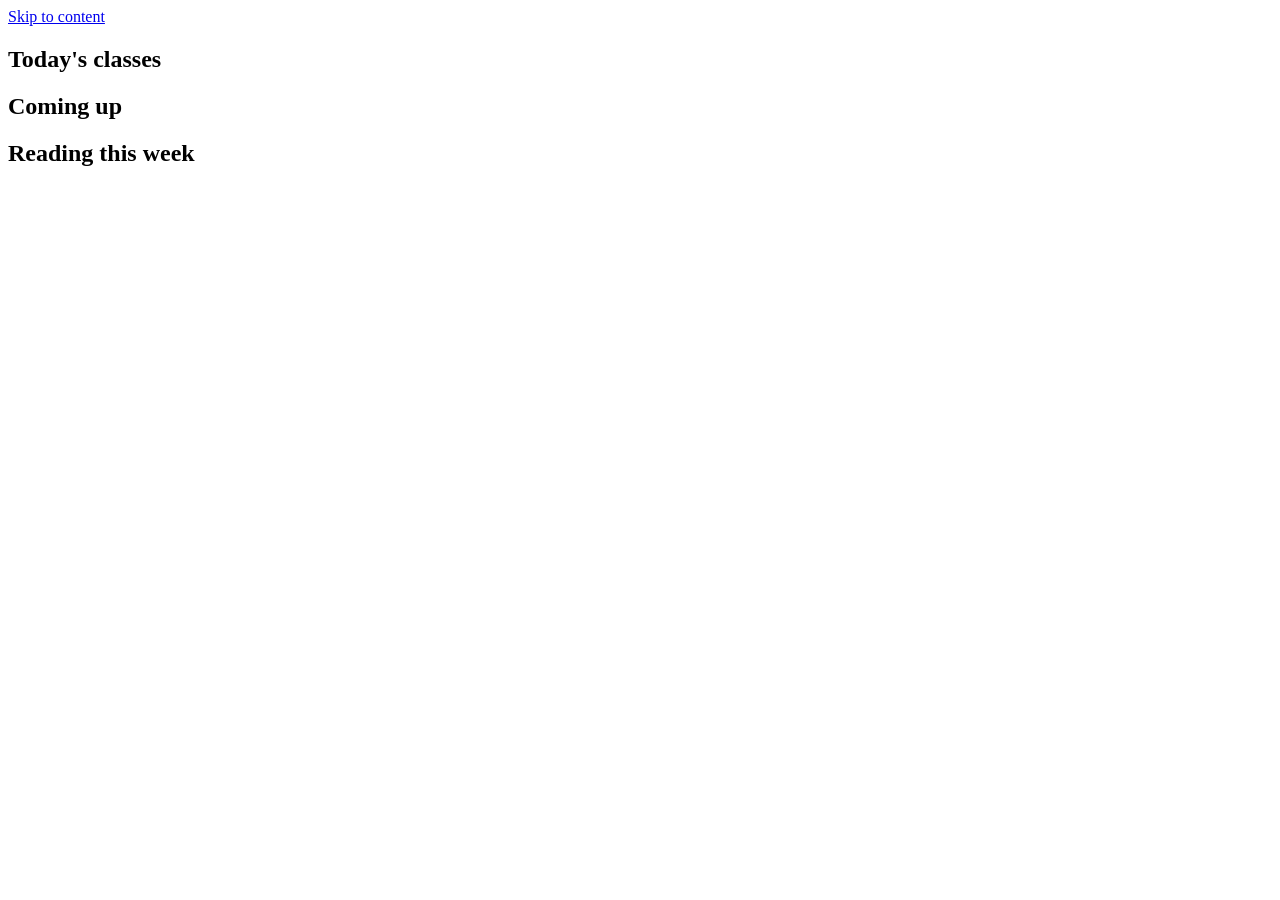
==== dashboard.html @ ee19ecdb "Add files via upload" ====
<!DOCTYPE html>
<html lang="en">
<head>
  <meta charset="utf-8">
  <meta name="viewport" content="width=device-width, initial-scale=1, viewport-fit=cover">
  <title>Home · Nudge</title>
  <meta name="theme-color" content="#1E1B4B">
  <link rel="preconnect" href="https://fonts.googleapis.com">
  <link rel="preconnect" href="https://fonts.gstatic.com" crossorigin>
  <link href="https://fonts.googleapis.com/css2?family=Bricolage+Grotesque:wght@600;700;800&family=Figtree:wght@400;600;700&display=swap" rel="stylesheet">
  <link rel="stylesheet" href="css/base.css">
  <link rel="stylesheet" href="css/components.css">
  <link rel="stylesheet" href="css/app.css">
  <link rel="manifest" href="manifest.json">
  <link rel="icon" href="assets/icons/icon.svg" type="image/svg+xml">
  <link rel="apple-touch-icon" href="assets/icons/apple-touch-icon.png">
  <meta name="mobile-web-app-capable" content="yes">
  <meta name="apple-mobile-web-app-capable" content="yes">
  <meta name="apple-mobile-web-app-title" content="Nudge">
</head>
<body>
  <a class="skip-link" href="#main">Skip to content</a>
  <header id="app-header"></header>

  <main class="app-main container" id="main">
    <div id="install-slot"></div>
    <section class="dash-hero">
      <h1 id="dash-greeting"></h1>
      <p class="lead" id="dash-summary"></p>
      <ul class="chips" id="dash-courses" aria-label="Your courses"></ul>
    </section>

    <div class="dash-grid">
      <section aria-labelledby="today-h">
        <h2 id="today-h">Today's classes</h2>
        <div id="today-list"></div>
      </section>

      <div class="side">
        <p class="streak-strip" id="streak-text"></p>
        <section aria-labelledby="soon-h">
          <h2 id="soon-h">Coming up</h2>
          <div id="deadline-list"></div>
        </section>
        <section aria-labelledby="read-h">
          <h2 id="read-h">Reading this week</h2>
          <div id="reading-list"></div>
        </section>
      </div>
    </div>

    <p class="tip" id="dash-tip"></p>
  </main>

  <script src="js/storage.js"></script>
  <script src="js/copy.js"></script>
  <script src="js/ui.js"></script>
  <script src="js/auth.js"></script>
  <script src="js/planner.js"></script>
  <script src="js/alerts.js"></script>
  <script src="js/app.js"></script>
  <script src="js/dashboard.js"></script>
  <script src="js/pwa.js"></script>
</body>
</html>
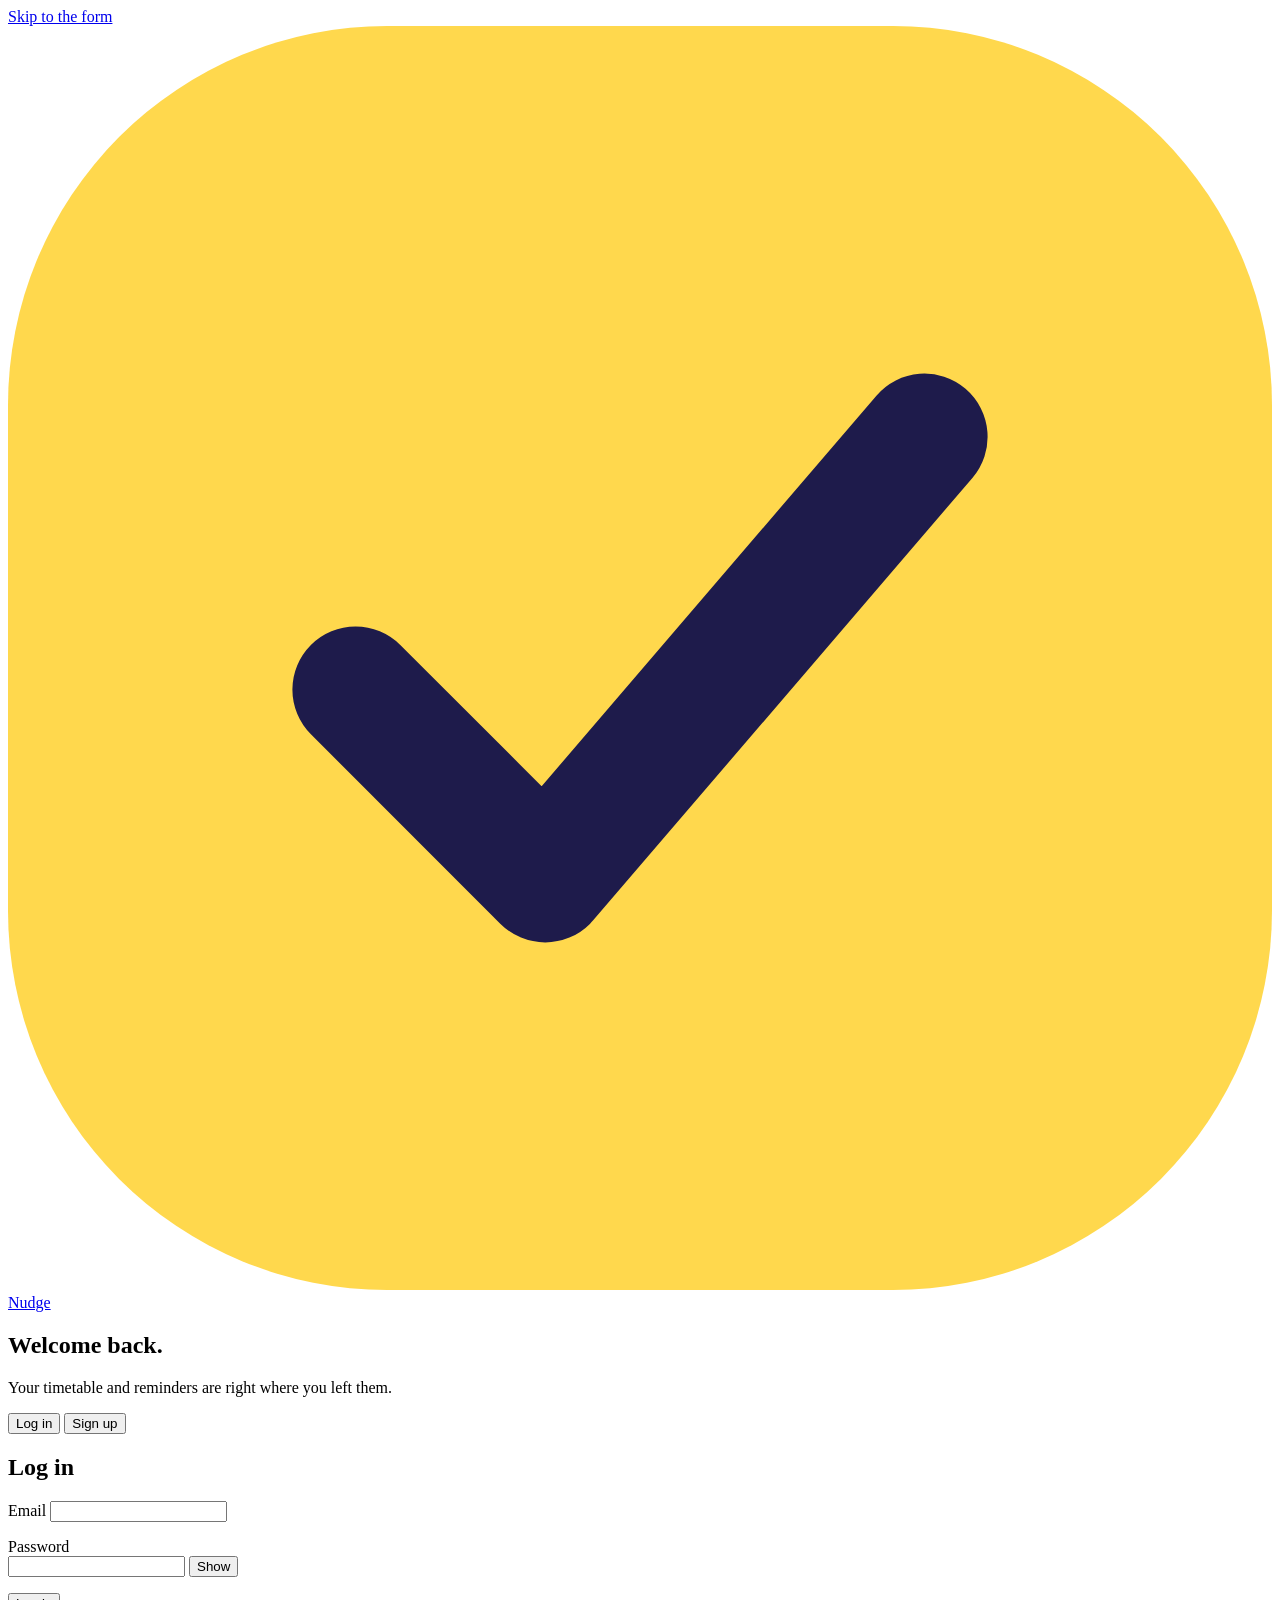
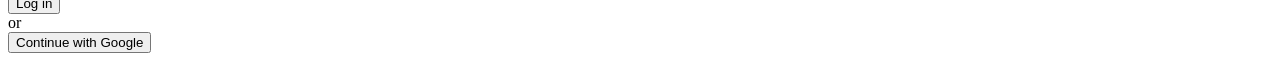
==== commit e3b21533: "Simplify stylesheet and script links in dashboard.html" ====
--- a/dashboard.html
+++ b/dashboard.html
@@ -8,11 +8,11 @@
   <link rel="preconnect" href="https://fonts.googleapis.com">
   <link rel="preconnect" href="https://fonts.gstatic.com" crossorigin>
   <link href="https://fonts.googleapis.com/css2?family=Bricolage+Grotesque:wght@600;700;800&family=Figtree:wght@400;600;700&display=swap" rel="stylesheet">
-  <link rel="stylesheet" href="css/base.css">
-  <link rel="stylesheet" href="css/components.css">
-  <link rel="stylesheet" href="css/app.css">
+  <link rel="stylesheet" href="base.css">
+  <link rel="stylesheet" href="components.css">
+  <link rel="stylesheet" href="app.css">
   <link rel="manifest" href="manifest.json">
-  <link rel="icon" href="assets/icons/icon.svg" type="image/svg+xml">
+  <link rel="icon" href="icon.svg" type="image/svg+xml">
   <link rel="apple-touch-icon" href="assets/icons/apple-touch-icon.png">
   <meta name="mobile-web-app-capable" content="yes">
   <meta name="apple-mobile-web-app-capable" content="yes">
@@ -52,14 +52,14 @@
     <p class="tip" id="dash-tip"></p>
   </main>
 
-  <script src="js/storage.js"></script>
-  <script src="js/copy.js"></script>
-  <script src="js/ui.js"></script>
-  <script src="js/auth.js"></script>
-  <script src="js/planner.js"></script>
-  <script src="js/alerts.js"></script>
-  <script src="js/app.js"></script>
-  <script src="js/dashboard.js"></script>
-  <script src="js/pwa.js"></script>
+  <script src="storage.js"></script>
+  <script src="copy.js"></script>
+  <script src="ui.js"></script>
+  <script src="auth.js"></script>
+  <script src="planner.js"></script>
+  <script src="alerts.js"></script>
+  <script src="app.js"></script>
+  <script src="dashboard.js"></script>
+  <script src="pwa.js"></script>
 </body>
 </html>
--- a/base.css
+++ b/base.css
@@ -0,0 +1,100 @@
+/* ===== Nudge · base: tokens, reset, type, layout ===== */
+:root {
+  /* Colour */
+  --ink: #1E1B4B;
+  --paper: #F5F6FA;
+  --surface: #FFFFFF;
+  --line: #DEE0EC;
+  --text: #1E1B4B;
+  --muted: #5B5985;
+  --marker: #FFD84D;      /* highlighter yellow: the signature colour */
+  --teal: #12806F;        /* done / success */
+  --rose: #C93B63;        /* urgent / error */
+  --btn-bg: #1E1B4B;
+  --btn-fg: #FFFFFF;
+
+  /* Type */
+  --font-head: "Bricolage Grotesque", "Trebuchet MS", system-ui, sans-serif;
+  --font-body: "Figtree", system-ui, -apple-system, "Segoe UI", sans-serif;
+  --step--1: 0.875rem;
+  --step-0: 1rem;
+  --step-1: 1.25rem;
+  --step-2: 1.6rem;
+  --step-3: 2.2rem;
+  --step-4: clamp(2.3rem, 6vw, 3.9rem);
+
+  /* Space */
+  --s1: 0.25rem; --s2: 0.5rem; --s3: 0.75rem; --s4: 1rem;
+  --s5: 1.5rem; --s6: 2rem; --s7: 3rem; --s8: 5rem;
+
+  /* Radii: different jobs, different curves */
+  --r-s: 8px; --r-m: 14px; --r-l: 28px; --r-pill: 999px;
+}
+
+/* Dark theme: follows the device unless the user picks one */
+@media (prefers-color-scheme: dark) {
+  :root:not([data-theme="light"]) {
+    --paper: #14132B; --surface: #1E1D3D; --line: #34325F;
+    --text: #EDEBFF; --muted: #A9A7D6;
+    --teal: #3DD6BC; --rose: #FF7A9C;
+    --btn-bg: #FFD84D; --btn-fg: #1E1B4B;
+  }
+}
+:root[data-theme="dark"] {
+  --paper: #14132B; --surface: #1E1D3D; --line: #34325F;
+  --text: #EDEBFF; --muted: #A9A7D6;
+  --teal: #3DD6BC; --rose: #FF7A9C;
+  --btn-bg: #FFD84D; --btn-fg: #1E1B4B;
+}
+
+*, *::before, *::after { box-sizing: border-box; }
+html { -webkit-text-size-adjust: 100%; scroll-behavior: smooth; }
+body {
+  margin: 0;
+  min-height: 100vh;
+  background: var(--paper);
+  color: var(--text);
+  font-family: var(--font-body);
+  font-size: var(--step-0);
+  line-height: 1.6;
+}
+img, svg { max-width: 100%; display: block; }
+h1, h2, h3 {
+  font-family: var(--font-head);
+  line-height: 1.12;
+  letter-spacing: -0.015em;
+  margin: 0 0 var(--s3);
+}
+h1 { font-size: var(--step-4); font-weight: 800; }
+h2 { font-size: var(--step-3); font-weight: 700; }
+h3 { font-size: var(--step-1); font-weight: 700; }
+p { margin: 0 0 var(--s4); max-width: 62ch; }
+a { color: inherit; text-underline-offset: 3px; }
+ul, ol { padding-left: 1.2rem; }
+
+:focus-visible {
+  outline: 3px solid var(--marker);
+  outline-offset: 3px;
+  border-radius: var(--r-s);
+}
+.visually-hidden {
+  position: absolute !important; width: 1px; height: 1px;
+  overflow: hidden; clip: rect(0 0 0 0); white-space: nowrap;
+}
+.skip-link {
+  position: absolute; left: var(--s4); top: -4rem;
+  background: var(--btn-bg); color: var(--btn-fg);
+  padding: var(--s2) var(--s4); border-radius: var(--r-pill); z-index: 100;
+}
+.skip-link:focus { top: var(--s3); }
+
+.container { width: min(1120px, 100% - 2.5rem); margin-inline: auto; }
+.muted { color: var(--muted); }
+
+@media (prefers-reduced-motion: reduce) {
+  *, *::before, *::after {
+    animation-duration: 0.01ms !important;
+    transition-duration: 0.01ms !important;
+    scroll-behavior: auto !important;
+  }
+}
--- a/components.css
+++ b/components.css
@@ -0,0 +1,95 @@
+/* ===== Nudge · reusable components (used on every page) ===== */
+
+/* Buttons */
+.btn {
+  display: inline-flex; align-items: center; justify-content: center; gap: var(--s2);
+  font: 600 var(--step-0)/1 var(--font-body);
+  padding: 0.9rem 1.4rem;
+  border-radius: var(--r-pill);
+  border: 2px solid transparent;
+  cursor: pointer; text-decoration: none;
+  transition: transform 0.15s ease, filter 0.15s ease;
+}
+.btn:active { transform: scale(0.97); }
+.btn-primary { background: var(--btn-bg); color: var(--btn-fg); }
+.btn-primary:hover { filter: brightness(1.12); }
+.btn-ghost { background: transparent; color: var(--text); border-color: var(--line); }
+.btn-ghost:hover { border-color: var(--text); }
+.btn-small { padding: 0.55rem 1rem; font-size: var(--step--1); }
+
+/* Form fields (login, onboarding, reminders, timetable) */
+.field { display: grid; gap: var(--s2); margin-bottom: var(--s4); }
+.field label { font-weight: 600; }
+.field .hint { font-size: var(--step--1); color: var(--muted); }
+.field .error { font-size: var(--step--1); color: var(--rose); min-height: 1.2em; }
+.input, .select, .textarea {
+  width: 100%;
+  font: inherit; color: var(--text);
+  background: var(--surface);
+  border: 2px solid var(--line);
+  border-radius: var(--r-m);
+  padding: 0.8rem 1rem;
+}
+.input:focus, .select:focus, .textarea:focus {
+  border-color: var(--text); outline: none;
+  box-shadow: 0 0 0 4px color-mix(in srgb, var(--marker) 70%, transparent);
+}
+.input[aria-invalid="true"] { border-color: var(--rose); }
+
+/* Surfaces */
+.card {
+  background: var(--surface);
+  border: 1px solid var(--line);
+  border-radius: var(--r-m);
+  padding: var(--s5);
+}
+
+/* Small tags: course codes, priority */
+.tag {
+  display: inline-block; font-size: var(--step--1); font-weight: 600;
+  padding: 0.15rem 0.7rem; border-radius: var(--r-pill);
+  background: color-mix(in srgb, var(--marker) 55%, transparent); color: var(--ink);
+}
+.tag-urgent { background: color-mix(in srgb, var(--rose) 18%, transparent); color: var(--rose); }
+.tag-done { background: color-mix(in srgb, var(--teal) 18%, transparent); color: var(--teal); }
+
+/* Site header (shared) */
+.site-header { padding-block: var(--s4); }
+.site-header .container { display: flex; align-items: center; justify-content: space-between; gap: var(--s4); }
+.brand { display: inline-flex; align-items: center; gap: var(--s2); text-decoration: none; font: 800 1.4rem/1 var(--font-head); }
+.brand svg { width: 34px; height: 34px; }
+.nav { display: flex; align-items: center; gap: var(--s3); flex-wrap: wrap; }
+.theme-toggle {
+  border: 2px solid var(--line); background: transparent; color: var(--text);
+  border-radius: var(--r-pill); padding: 0.5rem 0.9rem;
+  font: 600 var(--step--1)/1 var(--font-body); cursor: pointer;
+}
+
+/* Empty state: always an invitation to act */
+.empty { text-align: center; padding: var(--s7) var(--s4); }
+.empty h3 { margin-bottom: var(--s2); }
+.empty p { margin-inline: auto; color: var(--muted); }
+
+/* Toasts */
+.toast-region {
+  position: fixed; inset: auto 0 var(--s5) 0; z-index: 200;
+  display: grid; justify-items: center; gap: var(--s2); pointer-events: none;
+  padding-bottom: env(safe-area-inset-bottom, 0px);
+}
+.toast {
+  pointer-events: auto;
+  background: var(--btn-bg); color: var(--btn-fg);
+  padding: 0.8rem 1.2rem; border-radius: var(--r-pill);
+  font-weight: 600; max-width: min(92vw, 420px);
+  box-shadow: 0 6px 24px rgba(20, 19, 43, 0.25);
+}
+.toast.is-error { background: var(--rose); color: #fff; }
+
+/* Dialog */
+dialog { width: min(560px, calc(100% - 1.5rem)); max-height: 92vh; border: 0; border-radius: var(--r-l); padding: var(--s6); background: var(--surface); color: var(--text); }
+dialog::backdrop { background: rgba(20, 19, 43, 0.55); }
+dialog h2 { font-size: var(--step-2); }
+.row2 { display: grid; gap: 0 var(--s4); }
+@media (min-width: 520px) { .row2 { grid-template-columns: 1fr 1fr; } }
+.dlg-actions { display: flex; gap: var(--s3); justify-content: flex-end; flex-wrap: wrap; }
+.dlg-actions #delete-btn { margin-right: auto; color: var(--rose); }
--- a/app.css
+++ b/app.css
@@ -0,0 +1,66 @@
+/* ===== Nudge · logged-in shell and dashboard ===== */
+.app-header { position: sticky; top: 0; z-index: 50; background: color-mix(in srgb, var(--paper) 92%, transparent); backdrop-filter: blur(8px); border-bottom: 1px solid var(--line); padding-top: env(safe-area-inset-top, 0px); }
+.app-header .container { display: flex; align-items: center; gap: var(--s4); min-height: 64px; }
+.app-nav { display: flex; gap: var(--s1); margin-inline: auto; }
+.app-nav a { padding: 0.5rem 0.9rem; border-radius: var(--r-pill); text-decoration: none; font-weight: 600; color: var(--muted); }
+.app-nav a:hover { color: var(--text); }
+.app-nav a[aria-current="page"] { background: var(--marker); color: var(--ink); }
+.app-actions { display: flex; gap: var(--s2); align-items: center; }
+.app-main { padding-block: var(--s6) var(--s8); }
+
+@media (max-width: 759px) {
+  .app-nav { position: fixed; inset: auto 0 0 0; margin: 0; justify-content: space-around; background: var(--surface); border-top: 1px solid var(--line); padding: 0.4rem 0.5rem calc(0.4rem + env(safe-area-inset-bottom, 0px)); z-index: 60; }
+  .app-nav a { flex: 1; text-align: center; font-size: 0.8rem; padding: 0.7rem 0.2rem; }
+  body.has-app-nav { padding-bottom: 5rem; }
+  .app-actions .hide-sm { display: none; }
+}
+
+/* Dashboard */
+.dash-hero { margin-bottom: var(--s6); }
+.dash-hero h1 { font-size: var(--step-3); }
+.dash-hero .lead { font-size: var(--step-1); color: var(--muted); }
+.chips { list-style: none; display: flex; flex-wrap: wrap; gap: var(--s2); padding: 0; margin: var(--s4) 0 0; }
+.chip { padding: 0.25rem 0.8rem; border: 1px solid var(--line); border-radius: var(--r-pill); background: var(--surface); font-size: var(--step--1); font-weight: 600; }
+
+.dash-grid { display: grid; gap: var(--s7); }
+.dash-grid h2 { font-size: var(--step-2); }
+.side { display: grid; gap: var(--s6); align-content: start; }
+
+.slots { list-style: none; padding: 0; margin: 0; display: grid; gap: var(--s3); }
+.slot { display: grid; grid-template-columns: 5.5rem 1fr; gap: var(--s4); padding: var(--s4); background: var(--surface); border: 1px solid var(--line); border-left: 6px solid var(--slot-color, var(--marker)); border-radius: var(--r-m); }
+.slot time { font-weight: 700; line-height: 1.3; }
+.slot time small { display: block; font-weight: 400; color: var(--muted); }
+.slot h3 { margin: 0 0 var(--s1); font-size: var(--step-0); }
+.slot p { margin: 0; color: var(--muted); font-size: var(--step--1); }
+.slot.is-past { opacity: 0.6; }
+
+.streak-strip { margin: 0; padding: var(--s3) var(--s4); border-radius: var(--r-m); background: color-mix(in srgb, var(--marker) 40%, transparent); font-weight: 600; max-width: none; }
+
+.rows { list-style: none; padding: 0; margin: 0; }
+.rows li { display: flex; justify-content: space-between; align-items: baseline; gap: var(--s3); padding: var(--s3) 0; border-bottom: 1px solid var(--line); }
+.rows li:last-child { border-bottom: 0; }
+.rows .meta { color: var(--muted); font-size: var(--step--1); display: block; }
+
+.goal { margin-bottom: var(--s4); }
+.goal .top { display: flex; justify-content: space-between; font-weight: 600; margin-bottom: var(--s1); }
+.goal progress { width: 100%; height: 10px; border-radius: var(--r-pill); overflow: hidden; border: 0; background: var(--line); appearance: none; }
+.goal progress::-webkit-progress-bar { background: var(--line); }
+.goal progress::-webkit-progress-value { background: var(--teal); border-radius: var(--r-pill); }
+.goal progress::-moz-progress-bar { background: var(--teal); }
+
+.tip { margin-top: var(--s7); padding-top: var(--s4); border-top: 1px solid var(--line); color: var(--muted); max-width: none; }
+.link-action { font-weight: 600; }
+
+@media (min-width: 900px) {
+  .dash-grid { grid-template-columns: 1.4fr 1fr; }
+}
+
+/* Alerts badge */
+.badge { display: inline-block; min-width: 1.25rem; margin-left: 0.4rem; padding: 0.1rem 0.4rem; border-radius: var(--r-pill); background: var(--rose); color: #fff; font-size: 0.72rem; font-weight: 700; line-height: 1.2; text-align: center; }
+.app-actions .alerts-link[aria-current="page"] { background: var(--marker); border-color: var(--marker); color: var(--ink); }
+
+/* Install banner */
+.install-banner { display: flex; flex-wrap: wrap; align-items: center; justify-content: space-between; gap: var(--s3); margin-bottom: var(--s5); padding: var(--s4) var(--s5); border: 1px solid var(--line); border-left: 6px solid var(--marker); border-radius: var(--r-m); background: var(--surface); }
+.install-banner strong { display: block; }
+.install-banner span { color: var(--muted); font-size: var(--step--1); }
+.install-actions { display: flex; gap: var(--s2); }
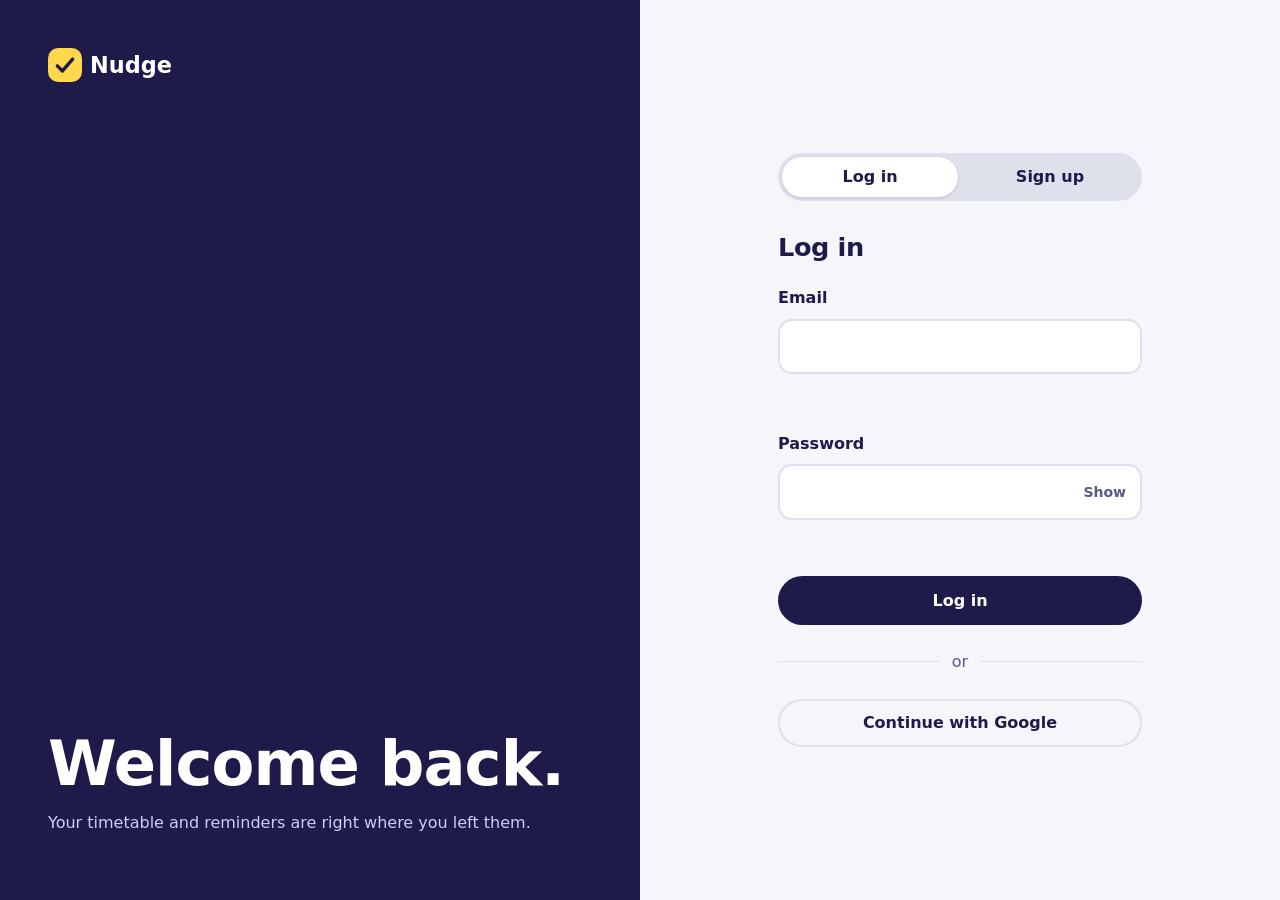
==== commit 109468ec: "Update apple-touch-icon link in dashboard.html" ====
--- a/dashboard.html
+++ b/dashboard.html
@@ -13,7 +13,7 @@
   <link rel="stylesheet" href="app.css">
   <link rel="manifest" href="manifest.json">
   <link rel="icon" href="icon.svg" type="image/svg+xml">
-  <link rel="apple-touch-icon" href="assets/icons/apple-touch-icon.png">
+  <link rel="apple-touch-icon" href="apple-touch-icon.png">
   <meta name="mobile-web-app-capable" content="yes">
   <meta name="apple-mobile-web-app-capable" content="yes">
   <meta name="apple-mobile-web-app-title" content="Nudge">
